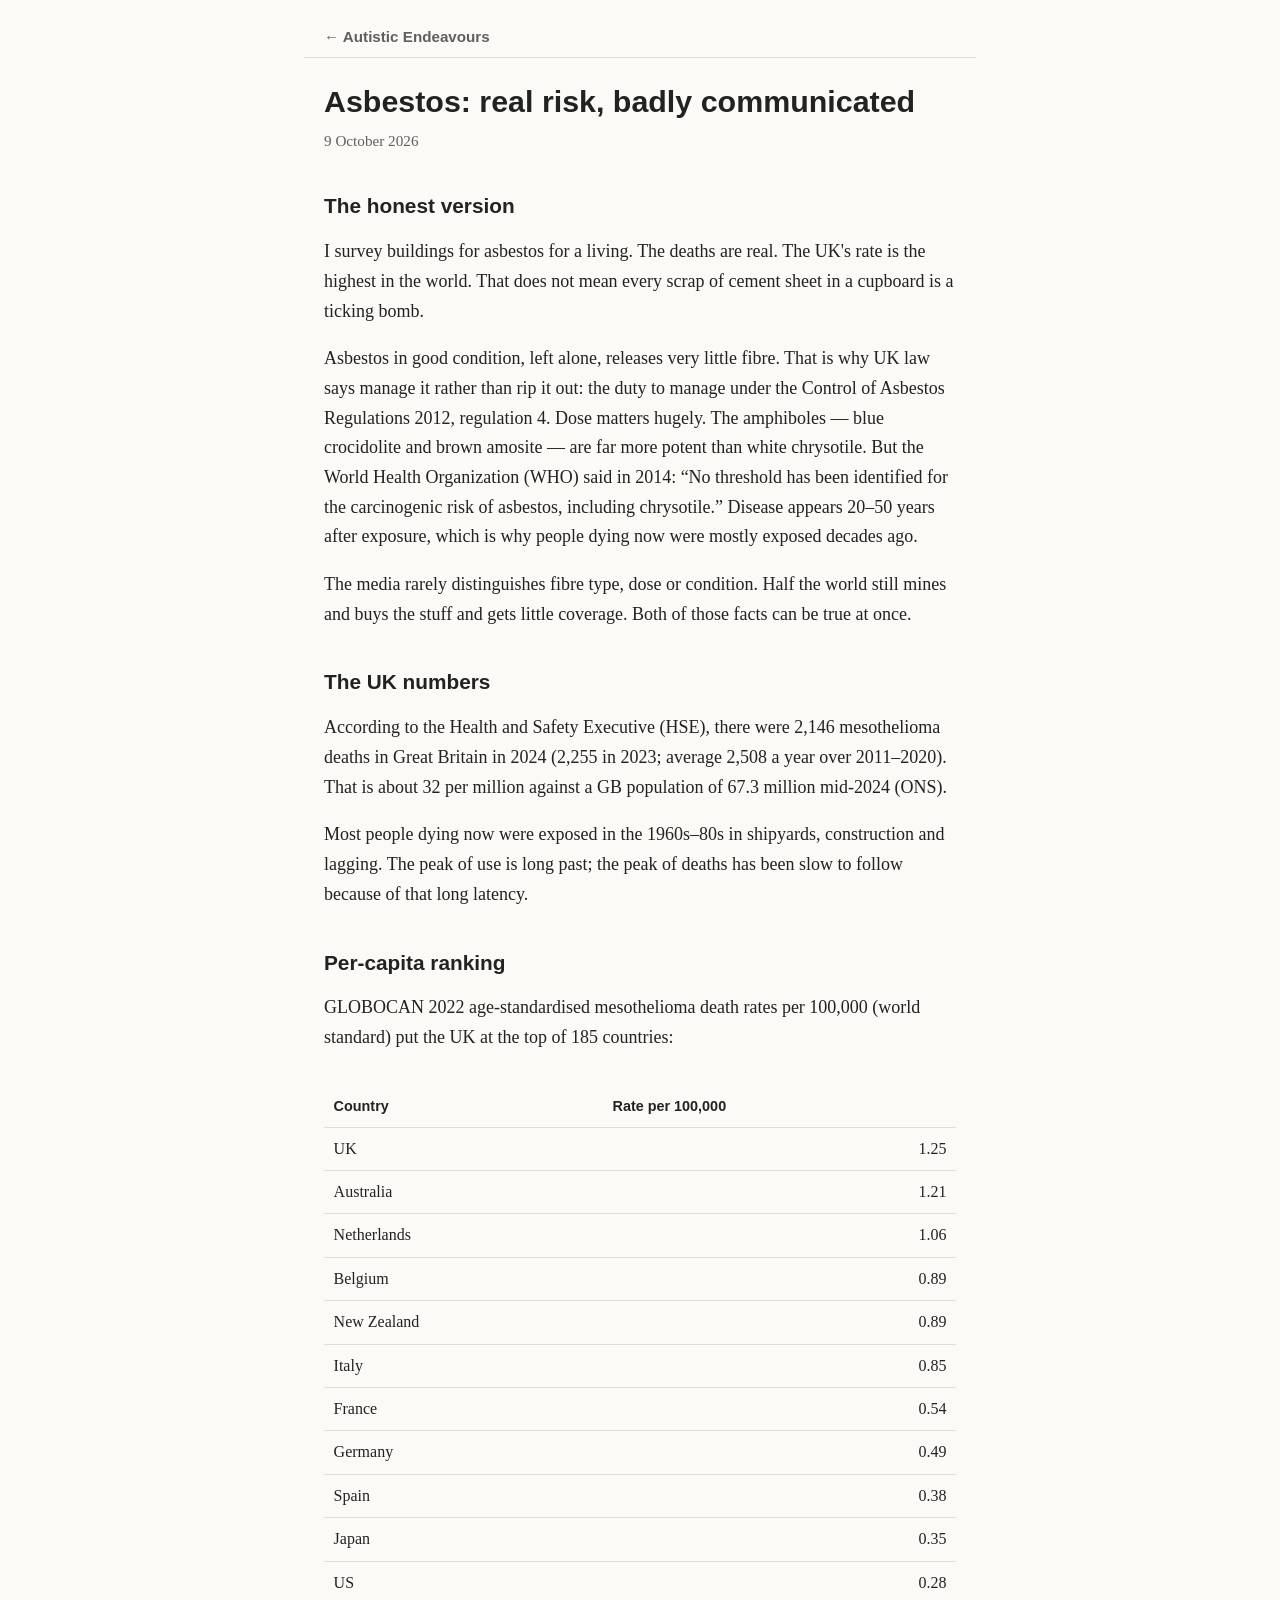
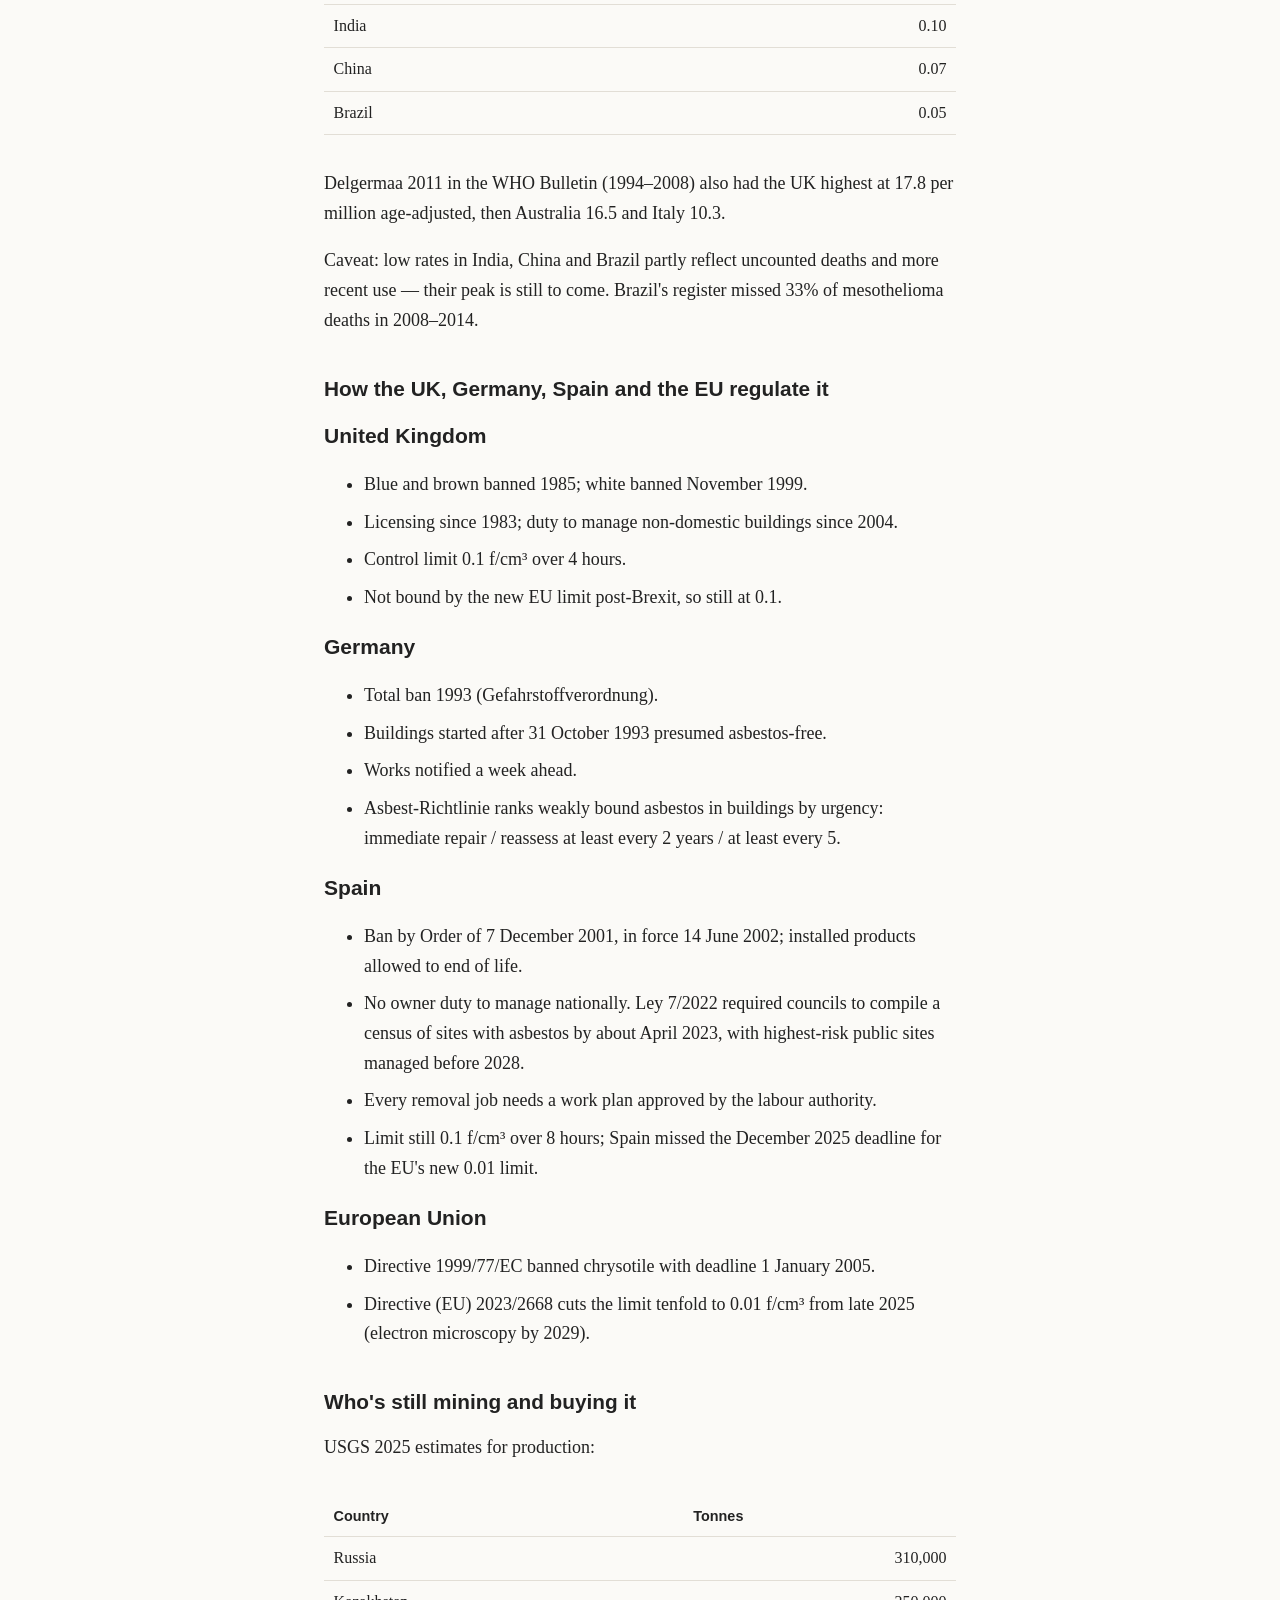
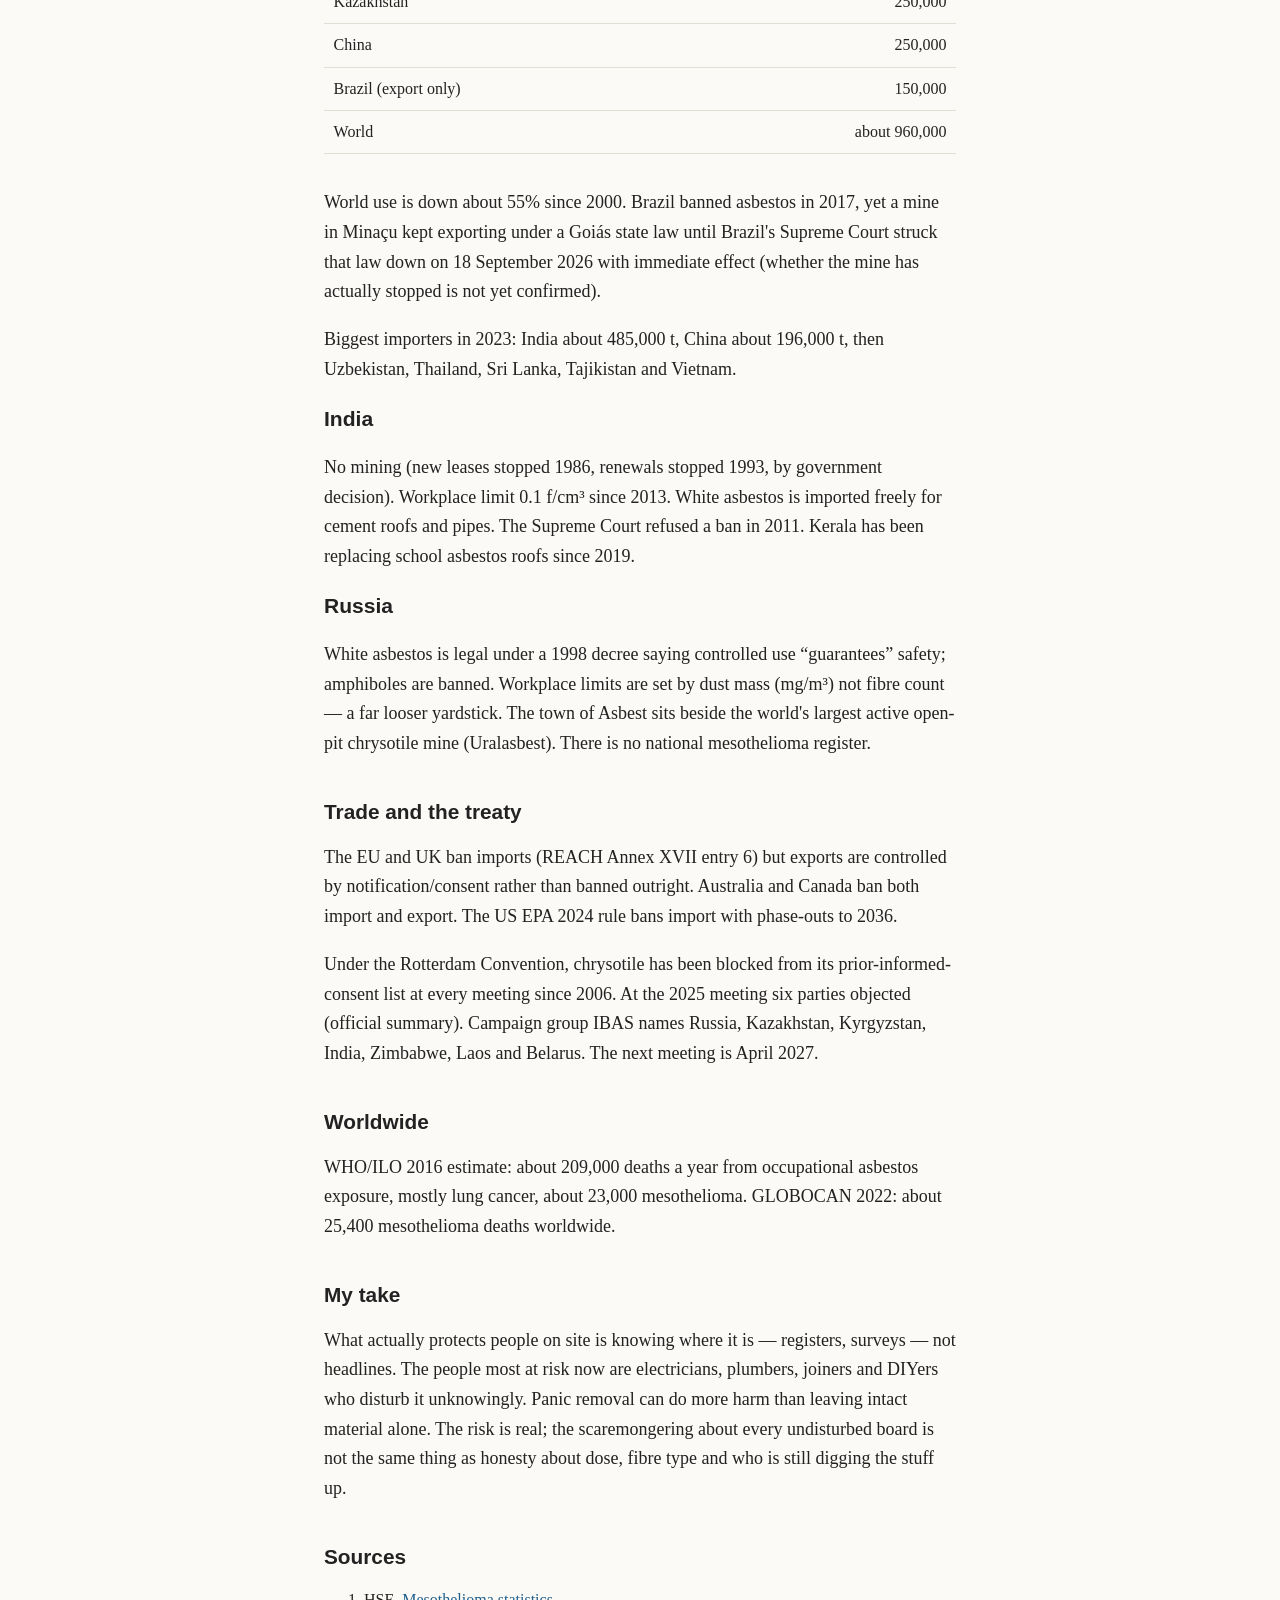
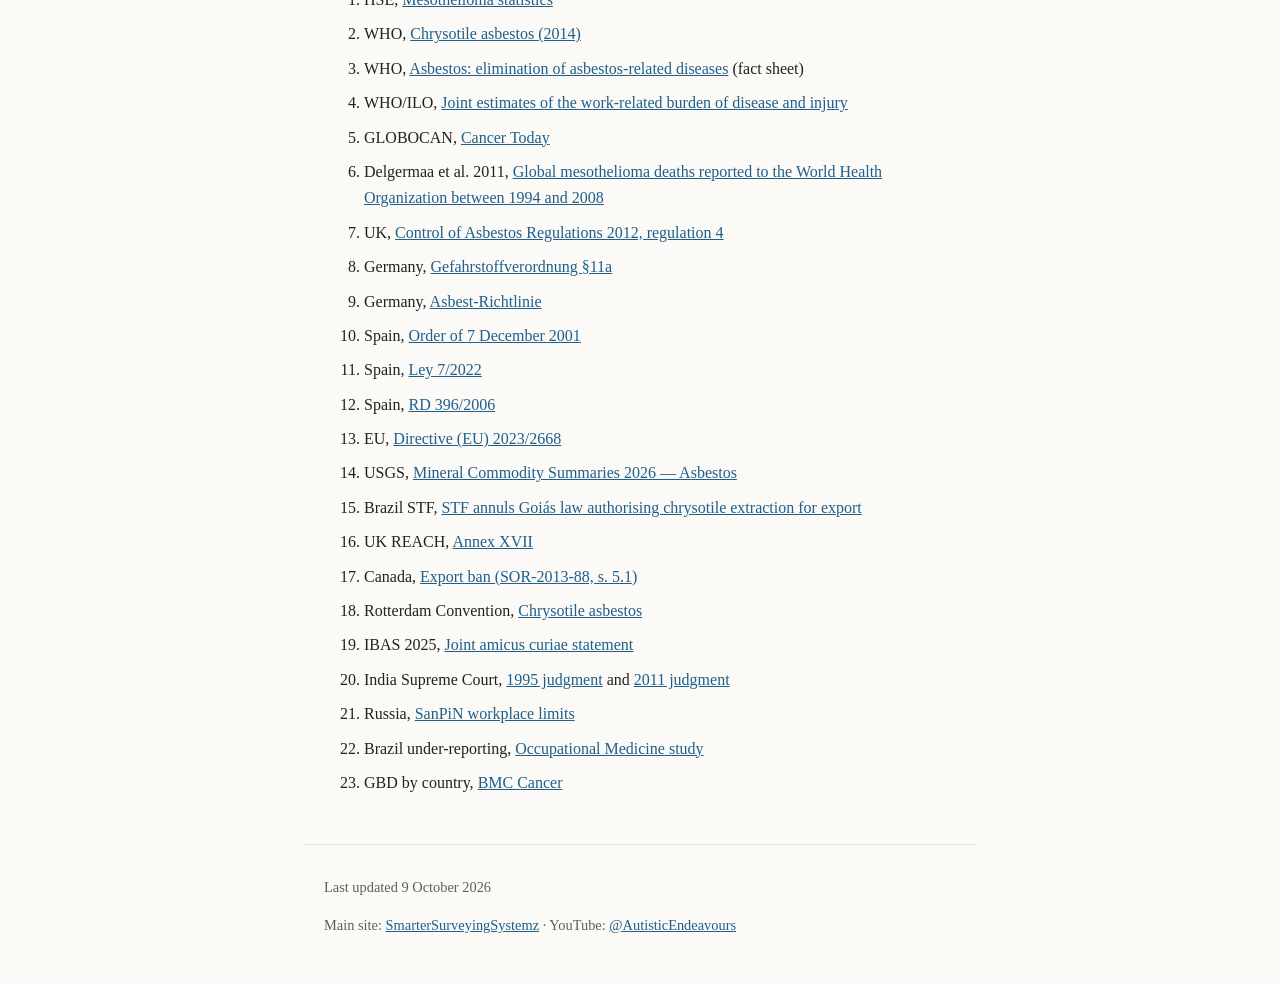
==== asbestos.html @ 606db080 "Add asbestos page" ====
<!DOCTYPE html>
<html lang="en-GB">
<head>
  <meta charset="utf-8">
  <meta name="viewport" content="width=device-width, initial-scale=1">
  <title>Asbestos: real risk, badly communicated</title>
  <meta name="description" content="An asbestos surveyor's take on UK mesothelioma deaths, fibre type and dose, how the UK and EU regulate asbestos, and who still mines and buys it.">
  <link rel="stylesheet" href="style.css">
</head>
<body>
  <header class="site">
    <!-- SITE TITLE (only place on this page) --><a href="index.html">&larr; <span class="site-title">Autistic Endeavours</span></a>
  </header>
  <main>
    <h1>Asbestos: real risk, badly communicated</h1>
    <p class="meta">9 October 2026</p>

    <h2>The honest version</h2>
    <p>I survey buildings for asbestos for a living. The deaths are real. The UK's rate is the highest in the world. That does not mean every scrap of cement sheet in a cupboard is a ticking bomb.</p>
    <p>Asbestos in good condition, left alone, releases very little fibre. That is why UK law says manage it rather than rip it out: the duty to manage under the Control of Asbestos Regulations 2012, regulation 4. Dose matters hugely. The amphiboles — blue crocidolite and brown amosite — are far more potent than white chrysotile. But the World Health Organization (WHO) said in 2014: &ldquo;No threshold has been identified for the carcinogenic risk of asbestos, including chrysotile.&rdquo; Disease appears 20–50 years after exposure, which is why people dying now were mostly exposed decades ago.</p>
    <p>The media rarely distinguishes fibre type, dose or condition. Half the world still mines and buys the stuff and gets little coverage. Both of those facts can be true at once.</p>

    <h2>The UK numbers</h2>
    <p>According to the Health and Safety Executive (HSE), there were 2,146 mesothelioma deaths in Great Britain in 2024 (2,255 in 2023; average 2,508 a year over 2011–2020). That is about 32 per million against a GB population of 67.3 million mid-2024 (ONS).</p>
    <p>Most people dying now were exposed in the 1960s–80s in shipyards, construction and lagging. The peak of use is long past; the peak of deaths has been slow to follow because of that long latency.</p>

    <h2>Per-capita ranking</h2>
    <p>GLOBOCAN 2022 age-standardised mesothelioma death rates per 100,000 (world standard) put the UK at the top of 185 countries:</p>
    <div class="table-wrap">
      <table>
        <thead>
          <tr><th>Country</th><th class="num">Rate per 100,000</th></tr>
        </thead>
        <tbody>
          <tr><td>UK</td><td class="num">1.25</td></tr>
          <tr><td>Australia</td><td class="num">1.21</td></tr>
          <tr><td>Netherlands</td><td class="num">1.06</td></tr>
          <tr><td>Belgium</td><td class="num">0.89</td></tr>
          <tr><td>New Zealand</td><td class="num">0.89</td></tr>
          <tr><td>Italy</td><td class="num">0.85</td></tr>
          <tr><td>France</td><td class="num">0.54</td></tr>
          <tr><td>Germany</td><td class="num">0.49</td></tr>
          <tr><td>Spain</td><td class="num">0.38</td></tr>
          <tr><td>Japan</td><td class="num">0.35</td></tr>
          <tr><td>US</td><td class="num">0.28</td></tr>
          <tr><td>India</td><td class="num">0.10</td></tr>
          <tr><td>China</td><td class="num">0.07</td></tr>
          <tr><td>Brazil</td><td class="num">0.05</td></tr>
        </tbody>
      </table>
    </div>
    <p>Delgermaa 2011 in the WHO Bulletin (1994–2008) also had the UK highest at 17.8 per million age-adjusted, then Australia 16.5 and Italy 10.3.</p>
    <p>Caveat: low rates in India, China and Brazil partly reflect uncounted deaths and more recent use — their peak is still to come. Brazil's register missed 33% of mesothelioma deaths in 2008–2014.</p>

    <h2>How the UK, Germany, Spain and the EU regulate it</h2>
    <h3>United Kingdom</h3>
    <ul>
      <li>Blue and brown banned 1985; white banned November 1999.</li>
      <li>Licensing since 1983; duty to manage non-domestic buildings since 2004.</li>
      <li>Control limit 0.1 f/cm&sup3; over 4 hours.</li>
      <li>Not bound by the new EU limit post-Brexit, so still at 0.1.</li>
    </ul>
    <h3>Germany</h3>
    <ul>
      <li>Total ban 1993 (Gefahrstoffverordnung).</li>
      <li>Buildings started after 31 October 1993 presumed asbestos-free.</li>
      <li>Works notified a week ahead.</li>
      <li>Asbest-Richtlinie ranks weakly bound asbestos in buildings by urgency: immediate repair / reassess at least every 2 years / at least every 5.</li>
    </ul>
    <h3>Spain</h3>
    <ul>
      <li>Ban by Order of 7 December 2001, in force 14 June 2002; installed products allowed to end of life.</li>
      <li>No owner duty to manage nationally. Ley 7/2022 required councils to compile a census of sites with asbestos by about April 2023, with highest-risk public sites managed before 2028.</li>
      <li>Every removal job needs a work plan approved by the labour authority.</li>
      <li>Limit still 0.1 f/cm&sup3; over 8 hours; Spain missed the December 2025 deadline for the EU's new 0.01 limit.</li>
    </ul>
    <h3>European Union</h3>
    <ul>
      <li>Directive 1999/77/EC banned chrysotile with deadline 1 January 2005.</li>
      <li>Directive (EU) 2023/2668 cuts the limit tenfold to 0.01 f/cm&sup3; from late 2025 (electron microscopy by 2029).</li>
    </ul>

    <h2>Who's still mining and buying it</h2>
    <p>USGS 2025 estimates for production:</p>
    <div class="table-wrap">
      <table>
        <thead>
          <tr><th>Country</th><th class="num">Tonnes</th></tr>
        </thead>
        <tbody>
          <tr><td>Russia</td><td class="num">310,000</td></tr>
          <tr><td>Kazakhstan</td><td class="num">250,000</td></tr>
          <tr><td>China</td><td class="num">250,000</td></tr>
          <tr><td>Brazil (export only)</td><td class="num">150,000</td></tr>
          <tr><td>World</td><td class="num">about 960,000</td></tr>
        </tbody>
      </table>
    </div>
    <p>World use is down about 55% since 2000. Brazil banned asbestos in 2017, yet a mine in Mina&ccedil;u kept exporting under a Goi&aacute;s state law until Brazil's Supreme Court struck that law down on 18 September 2026 with immediate effect (whether the mine has actually stopped is not yet confirmed).</p>
    <p>Biggest importers in 2023: India about 485,000 t, China about 196,000 t, then Uzbekistan, Thailand, Sri Lanka, Tajikistan and Vietnam.</p>
    <h3>India</h3>
    <p>No mining (new leases stopped 1986, renewals stopped 1993, by government decision). Workplace limit 0.1 f/cm&sup3; since 2013. White asbestos is imported freely for cement roofs and pipes. The Supreme Court refused a ban in 2011. Kerala has been replacing school asbestos roofs since 2019.</p>
    <h3>Russia</h3>
    <p>White asbestos is legal under a 1998 decree saying controlled use &ldquo;guarantees&rdquo; safety; amphiboles are banned. Workplace limits are set by dust mass (mg/m&sup3;) not fibre count — a far looser yardstick. The town of Asbest sits beside the world's largest active open-pit chrysotile mine (Uralasbest). There is no national mesothelioma register.</p>

    <h2>Trade and the treaty</h2>
    <p>The EU and UK ban imports (REACH Annex XVII entry 6) but exports are controlled by notification/consent rather than banned outright. Australia and Canada ban both import and export. The US EPA 2024 rule bans import with phase-outs to 2036.</p>
    <p>Under the Rotterdam Convention, chrysotile has been blocked from its prior-informed-consent list at every meeting since 2006. At the 2025 meeting six parties objected (official summary). Campaign group IBAS names Russia, Kazakhstan, Kyrgyzstan, India, Zimbabwe, Laos and Belarus. The next meeting is April 2027.</p>

    <h2>Worldwide</h2>
    <p>WHO/ILO 2016 estimate: about 209,000 deaths a year from occupational asbestos exposure, mostly lung cancer, about 23,000 mesothelioma. GLOBOCAN 2022: about 25,400 mesothelioma deaths worldwide.</p>

    <h2>My take</h2>
    <p>What actually protects people on site is knowing where it is — registers, surveys — not headlines. The people most at risk now are electricians, plumbers, joiners and DIYers who disturb it unknowingly. Panic removal can do more harm than leaving intact material alone. The risk is real; the scaremongering about every undisturbed board is not the same thing as honesty about dose, fibre type and who is still digging the stuff up.</p>

    <h2>Sources</h2>
    <ol class="sources">
      <li>HSE, <a href="https://www.hse.gov.uk/statistics/assets/docs/mesothelioma.pdf">Mesothelioma statistics</a></li>
      <li>WHO, <a href="https://iris.who.int/server/api/core/bitstreams/44952d75-9029-4609-b356-826adfb01f23/content">Chrysotile asbestos (2014)</a></li>
      <li>WHO, <a href="https://www.who.int/news-room/fact-sheets/detail/asbestos-elimination-of-asbestos-related-diseases">Asbestos: elimination of asbestos-related diseases</a> (fact sheet)</li>
      <li>WHO/ILO, <a href="https://www.ilo.org/sites/default/files/wcmsp5/groups/public/@ed_dialogue/@lab_admin/documents/publication/wcms_819788.pdf">Joint estimates of the work-related burden of disease and injury</a></li>
      <li>GLOBOCAN, <a href="https://gco.iarc.who.int/today">Cancer Today</a></li>
      <li>Delgermaa et al. 2011, <a href="https://pmc.ncbi.nlm.nih.gov/articles/PMC3209980/">Global mesothelioma deaths reported to the World Health Organization between 1994 and 2008</a></li>
      <li>UK, <a href="https://www.legislation.gov.uk/uksi/2012/632/regulation/4">Control of Asbestos Regulations 2012, regulation 4</a></li>
      <li>Germany, <a href="https://www.gesetze-im-internet.de/gefstoffv_2010/__11a.html">Gefahrstoffverordnung &sect;11a</a></li>
      <li>Germany, <a href="https://izw.baw.de/publikationen/tr-w/1/Anhang_16_MVV_TB.pdf">Asbest-Richtlinie</a></li>
      <li>Spain, <a href="https://www.boe.es/eli/es/o/2001/12/07/(1)">Order of 7 December 2001</a></li>
      <li>Spain, <a href="https://www.boe.es/buscar/act.php?id=BOE-A-2022-5809">Ley 7/2022</a></li>
      <li>Spain, <a href="https://www.boe.es/eli/es/rd/2006/03/31/396/con">RD 396/2006</a></li>
      <li>EU, <a href="https://eur-lex.europa.eu/legal-content/EN/TXT/?uri=OJ%3AL_202302668">Directive (EU) 2023/2668</a></li>
      <li>USGS, <a href="https://pubs.usgs.gov/periodicals/mcs2026/mcs2026-asbestos.pdf">Mineral Commodity Summaries 2026 — Asbestos</a></li>
      <li>Brazil STF, <a href="https://noticias.stf.jus.br/postsnoticias/stf-anula-lei-de-goias-que-autorizava-extracao-de-amianto-crisotila-para-exportacao/">STF annuls Goi&aacute;s law authorising chrysotile extraction for export</a></li>
      <li>UK REACH, <a href="https://www.legislation.gov.uk/eur/2006/1907/annex/XVII">Annex XVII</a></li>
      <li>Canada, <a href="https://laws-lois.justice.gc.ca/eng/regulations/SOR-2013-88/section-5.1.html">Export ban (SOR-2013-88, s. 5.1)</a></li>
      <li>Rotterdam Convention, <a href="https://www.pic.int/theconvention/chemicals/recommendedtocop/chrysotileasbestos/tabid/1186/language/en-us/default.aspx">Chrysotile asbestos</a></li>
      <li>IBAS 2025, <a href="https://ibasecretariat.org/joint-amicis-curiae-statement-sept-9-2025.pdf">Joint amicus curiae statement</a></li>
      <li>India Supreme Court, <a href="https://api.sci.gov.in/jonew/judis/10927.pdf">1995 judgment</a> and <a href="https://api.sci.gov.in/jonew/judis/37413.pdf">2011 judgment</a></li>
      <li>Russia, <a href="https://sudact.ru/law/postanovlenie-glavnogo-gosudarstvennogo-sanitarnogo-vracha-rf-ot_1430/sanpin-1.2.3685-21/ii/tablitsa-2.1/">SanPiN workplace limits</a></li>
      <li>Brazil under-reporting, <a href="https://doi.org/10.1093/occmed/kqab073">Occupational Medicine study</a></li>
      <li>GBD by country, <a href="https://doi.org/10.1186/s12885-025-14590-2">BMC Cancer</a></li>
    </ol>
  </main>
  <footer>
    <p>Last updated 9 October 2026</p>
    <p class="main-site">Main site: <a href="https://www.smartersurveyingsystemz.com">SmarterSurveyingSystemz</a> &middot; YouTube: <a href="https://www.youtube.com/@autisticendeavours">@AutisticEndeavours</a></p>
  </footer>
</body>
</html>
---- style.css ----
:root {
  --bg: #fbfaf7;
  --text: #222;
  --muted: #5f5f5f;
  --accent: #1f5f8b;
  --rule: #e2ded6;
  --box: #f1eee7;
}
* { box-sizing: border-box; }
html { -webkit-text-size-adjust: 100%; }
body {
  margin: 0;
  background: var(--bg);
  color: var(--text);
  font-family: Georgia, "Iowan Old Style", "Times New Roman", serif;
  font-size: 1.125rem;
  line-height: 1.65;
}
main, header.site, footer {
  max-width: 42rem;
  margin: 0 auto;
  padding: 0 1.25rem;
}
header.site {
  padding-top: 1.5rem;
  padding-bottom: 0.5rem;
  border-bottom: 1px solid var(--rule);
  font-family: -apple-system, BlinkMacSystemFont, "Segoe UI", Roboto, Helvetica, Arial, sans-serif;
  font-size: 0.95rem;
}
header.site a { color: var(--muted); text-decoration: none; font-weight: 600; }
header.site a:hover { color: var(--accent); }
h1, h2, h3 {
  font-family: -apple-system, BlinkMacSystemFont, "Segoe UI", Roboto, Helvetica, Arial, sans-serif;
  line-height: 1.25;
}
h1 { font-size: 1.9rem; margin: 1.5rem 0 0.5rem; }
h2 { font-size: 1.3rem; margin-top: 2.25rem; padding-top: 0.25rem; }
a { color: var(--accent); }
a:hover { text-decoration-thickness: 2px; }
.intro { color: var(--muted); margin-top: 0; }
.meta { color: var(--muted); font-size: 0.95rem; margin-top: 0; }
.answer {
  background: var(--box);
  border-left: 4px solid var(--accent);
  padding: 0.9rem 1.1rem;
  border-radius: 4px;
}
.answer p:first-child { margin-top: 0; }
.answer p:last-child { margin-bottom: 0; }
ul.topics { list-style: none; padding: 0; }
ul.topics li { padding: 0.9rem 0; border-bottom: 1px solid var(--rule); }
ul.topics a { font-weight: 600; text-decoration: none; }
ul.topics a:hover { text-decoration: underline; }
ul.topics .date { display: block; color: var(--muted); font-size: 0.9rem; }
.table-wrap { overflow-x: auto; }
table { border-collapse: collapse; width: 100%; font-size: 1rem; margin: 1rem 0; }
th, td { text-align: left; padding: 0.5rem 0.6rem; border-bottom: 1px solid var(--rule); vertical-align: top; }
th { font-family: -apple-system, BlinkMacSystemFont, "Segoe UI", Roboto, Helvetica, Arial, sans-serif; font-size: 0.9rem; }
td.num { text-align: right; white-space: nowrap; font-variant-numeric: tabular-nums; }
ol.sources li, ul li { margin-bottom: 0.5rem; }
ol.sources { word-break: break-word; font-size: 1rem; }
footer {
  margin-top: 3rem;
  padding-top: 1rem;
  padding-bottom: 2rem;
  border-top: 1px solid var(--rule);
  color: var(--muted);
  font-size: 0.9rem;
}
.about {
  display: flex;
  flex-wrap: wrap;
  gap: 1rem;
  margin: 1.5rem 0 0.5rem;
}
.about-photo {
  margin: 0;
  flex: 0 1 320px;
  max-width: 320px;
}
.about-photo img {
  display: block;
  width: 100%;
  height: auto;
  border-radius: 12px;
}
@media (max-width: 480px) {
  .about { flex-direction: column; }
  .about-photo { flex: none; width: 100%; }
  body { font-size: 1.05rem; }
  h1 { font-size: 1.55rem; }
}
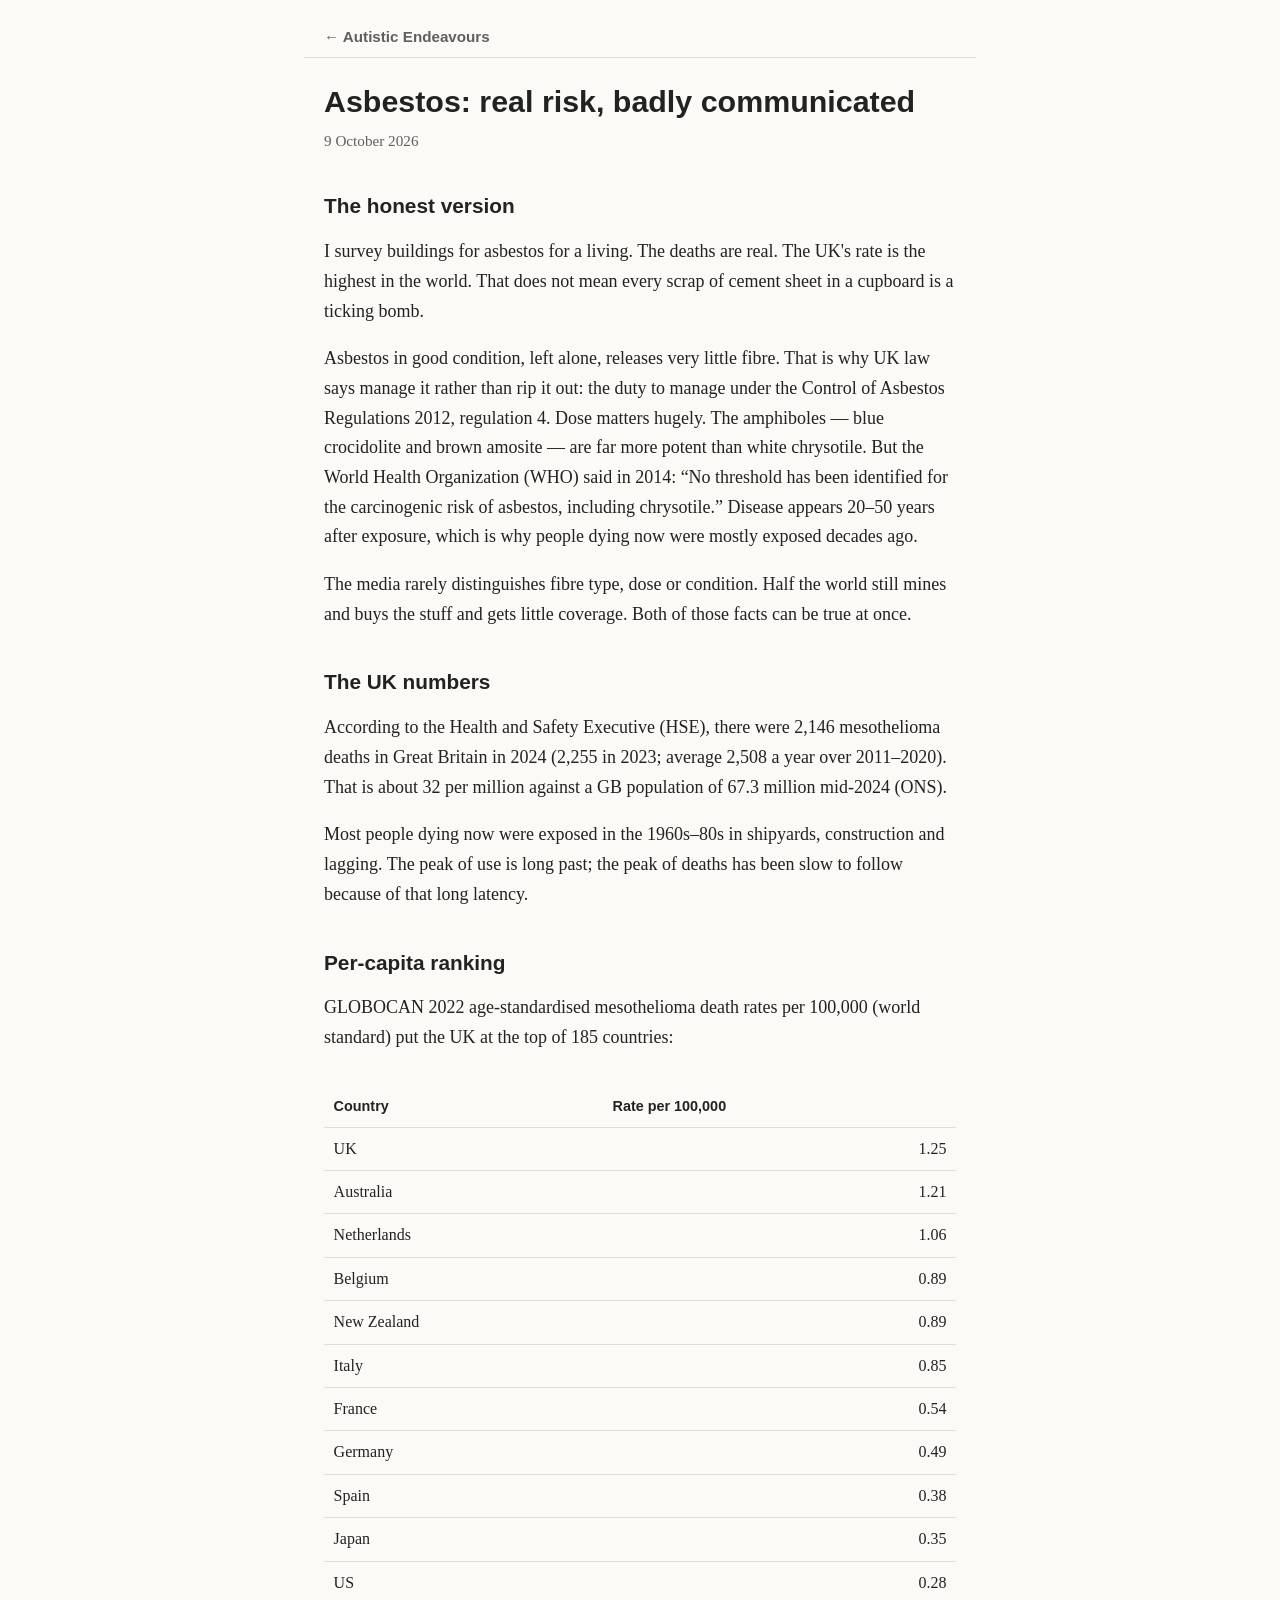
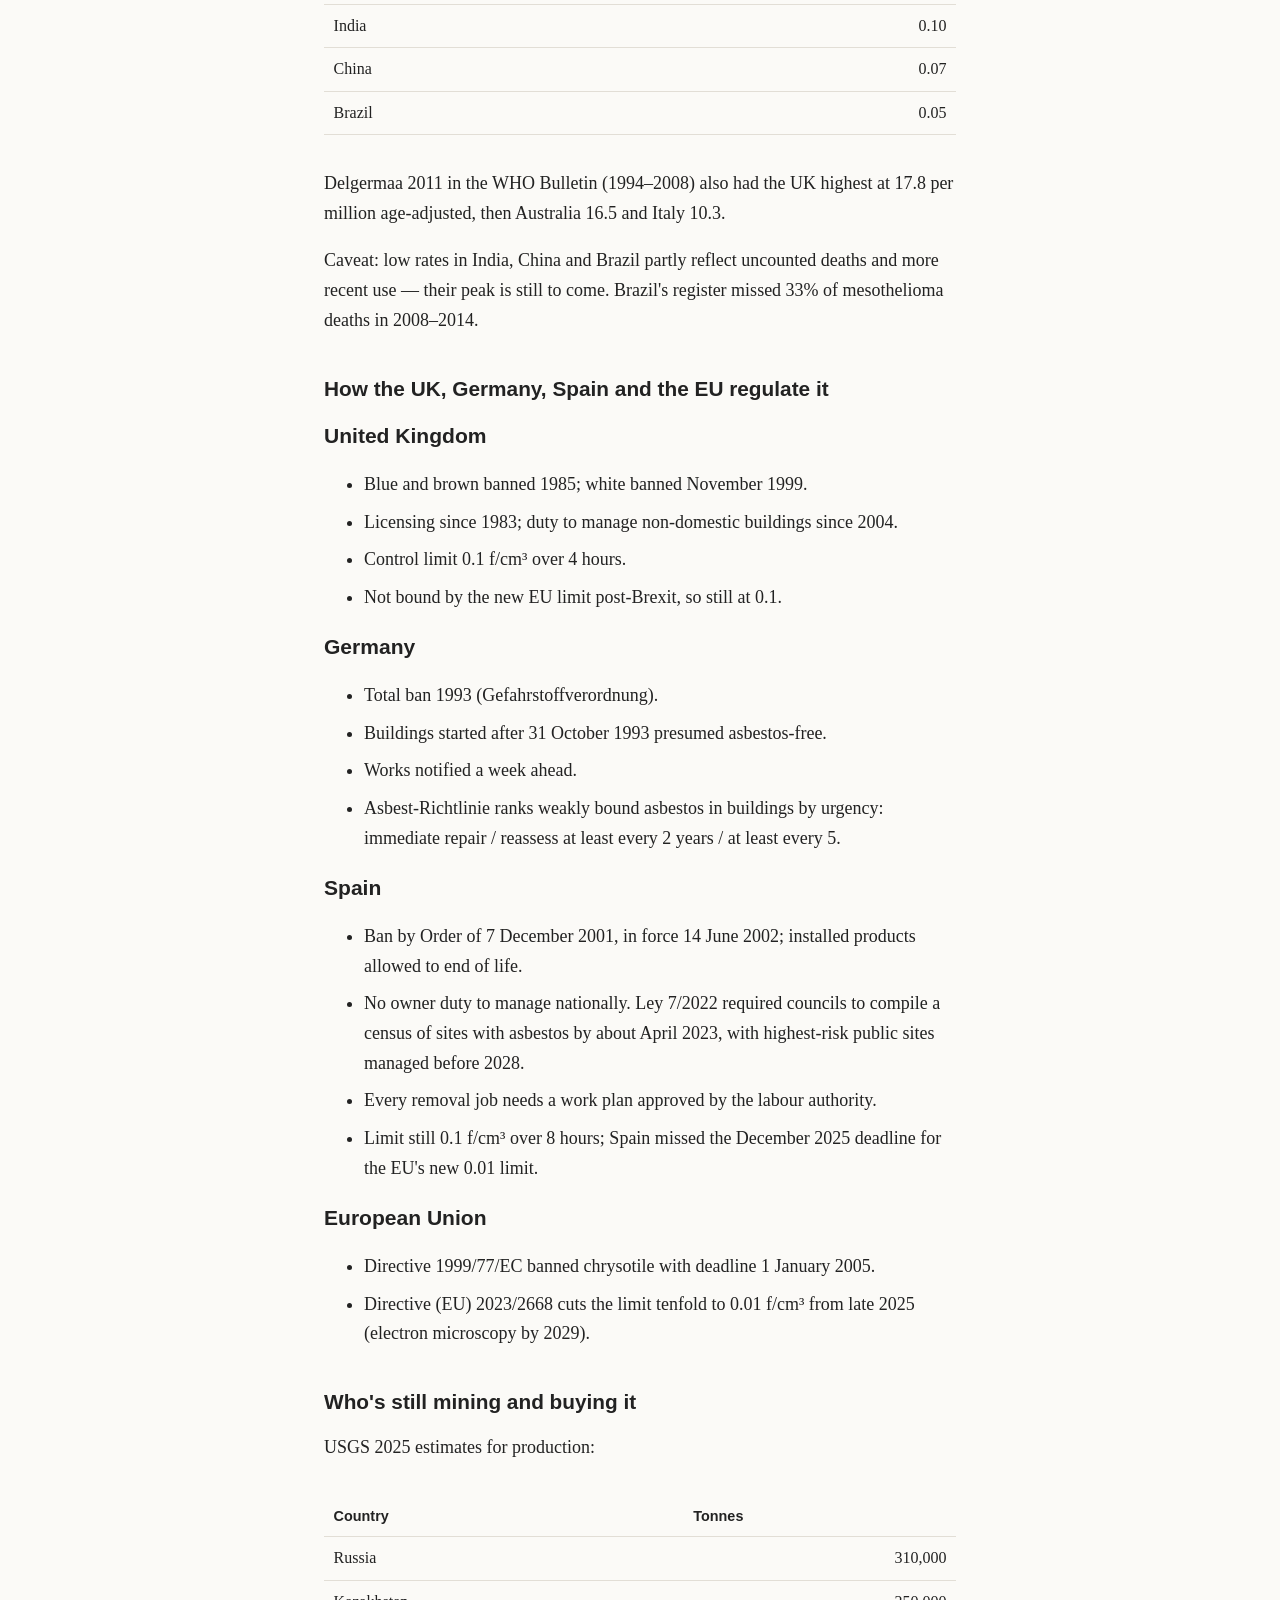
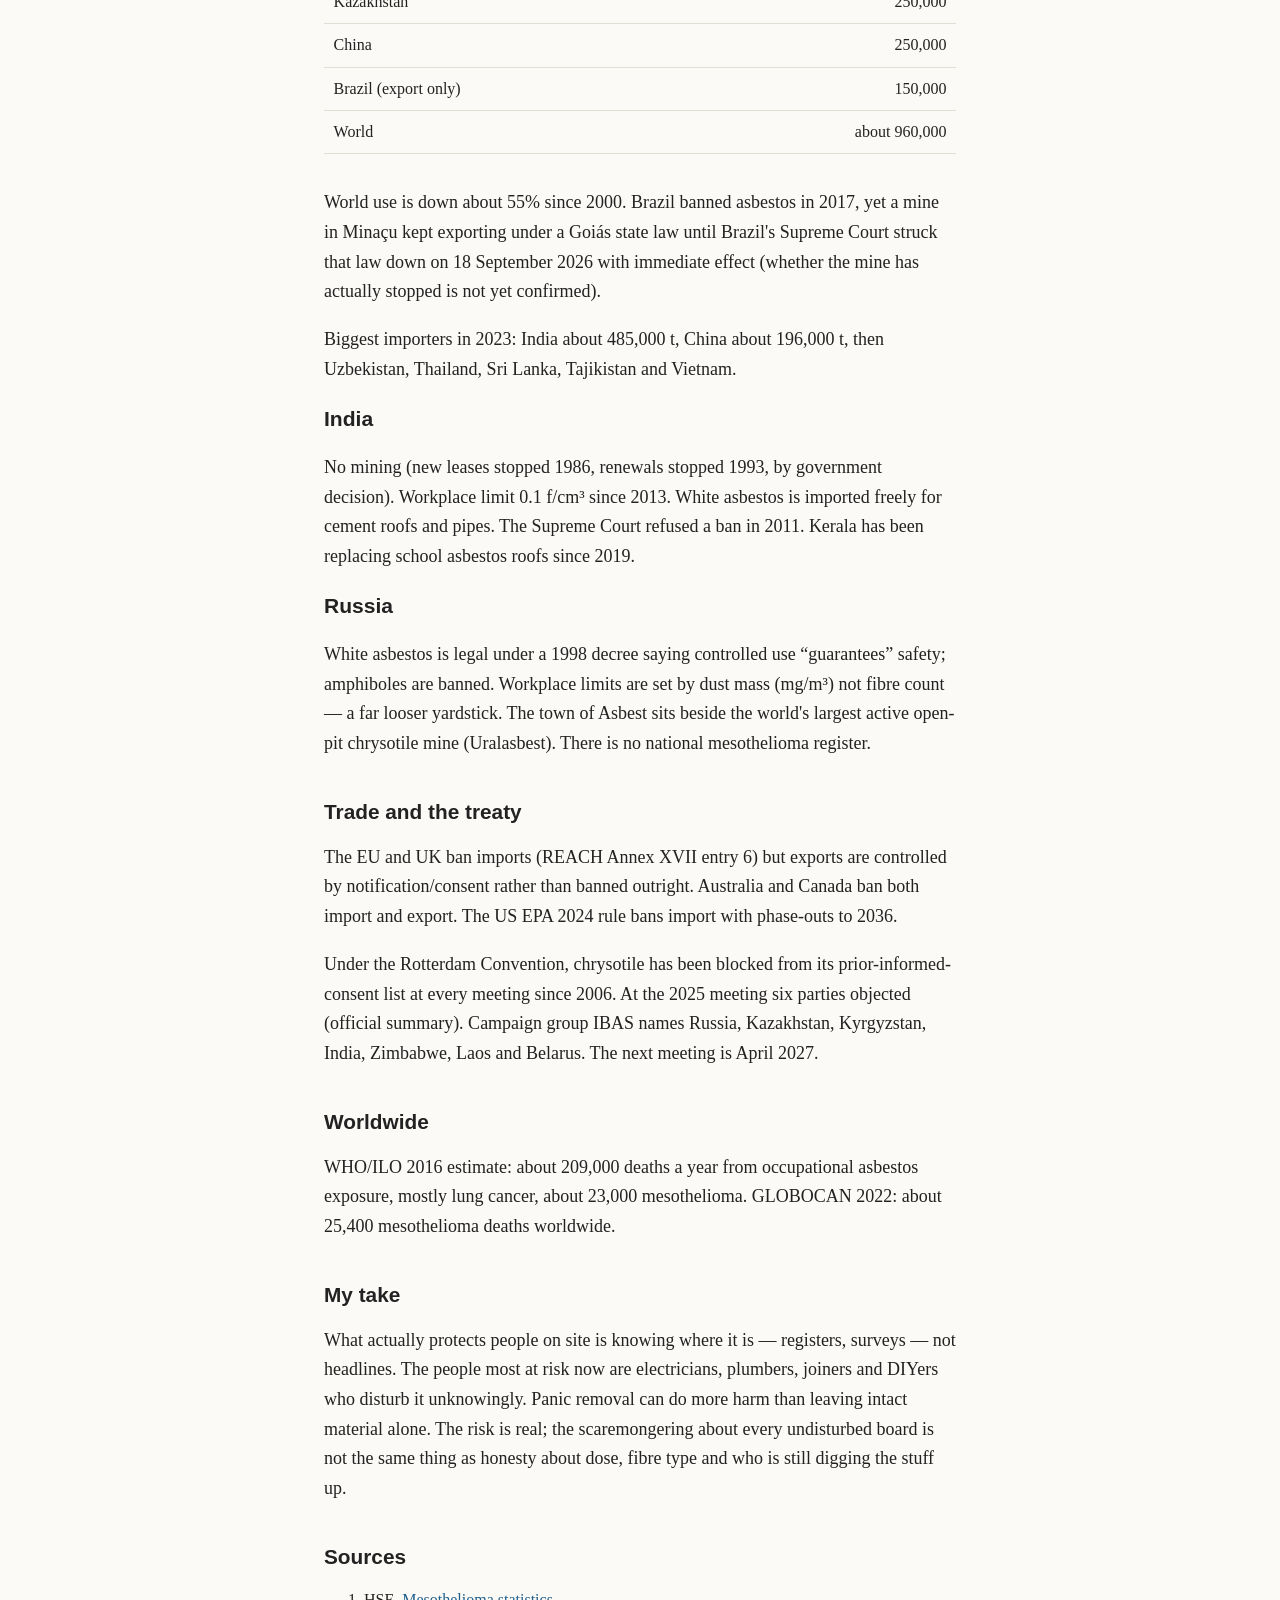
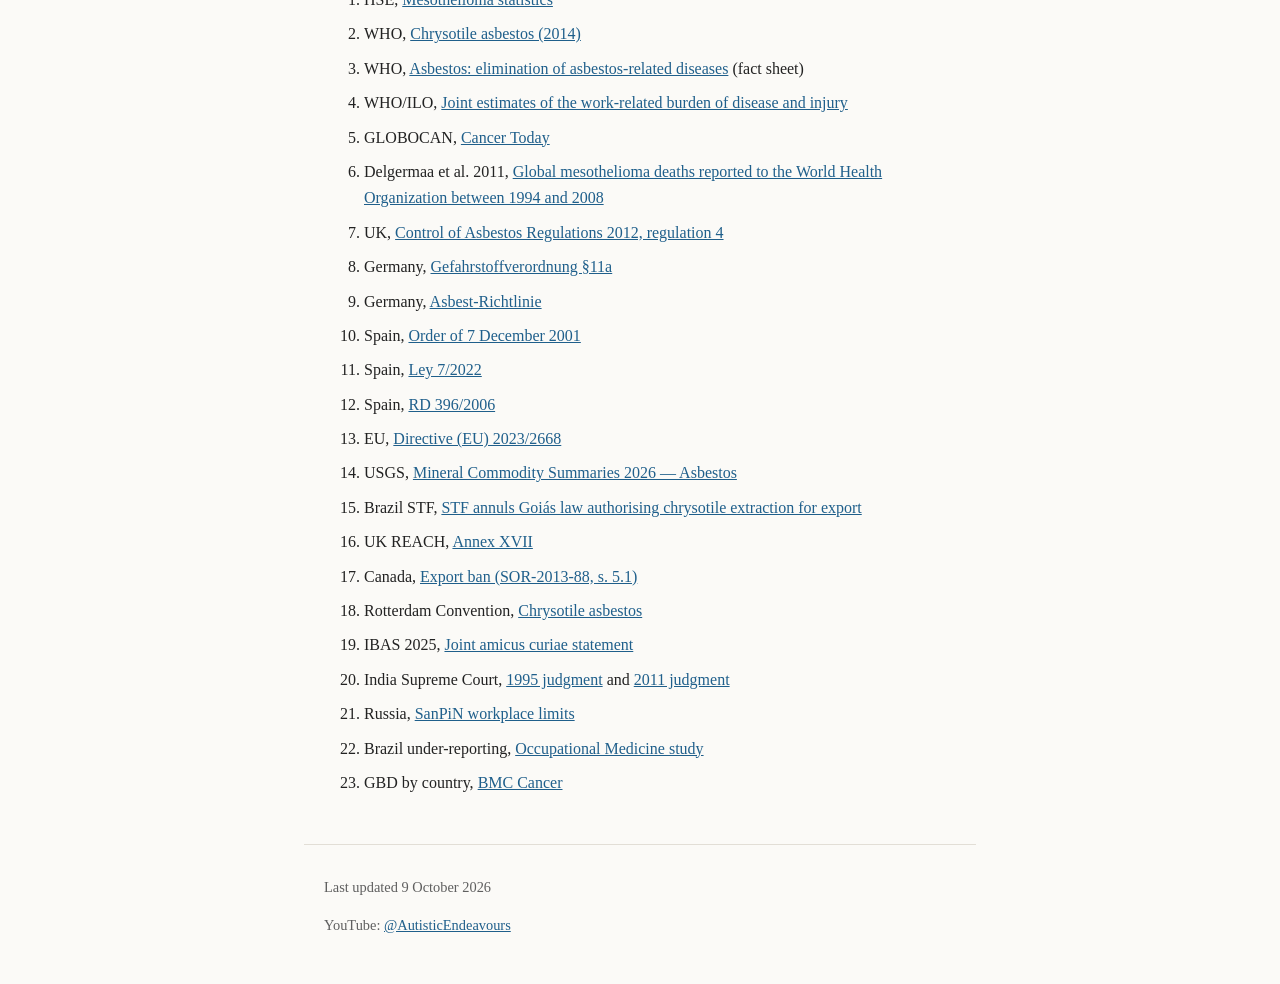
==== commit d49819bc: "Remove SSSZ link from footer" ====
--- a/asbestos.html
+++ b/asbestos.html
@@ -142,7 +142,7 @@
   </main>
   <footer>
     <p>Last updated 9 October 2026</p>
-    <p class="main-site">Main site: <a href="https://www.smartersurveyingsystemz.com">SmarterSurveyingSystemz</a> &middot; YouTube: <a href="https://www.youtube.com/@autisticendeavours">@AutisticEndeavours</a></p>
+    <p class="main-site">YouTube: <a href="https://www.youtube.com/@autisticendeavours">@AutisticEndeavours</a></p>
   </footer>
 </body>
 </html>
